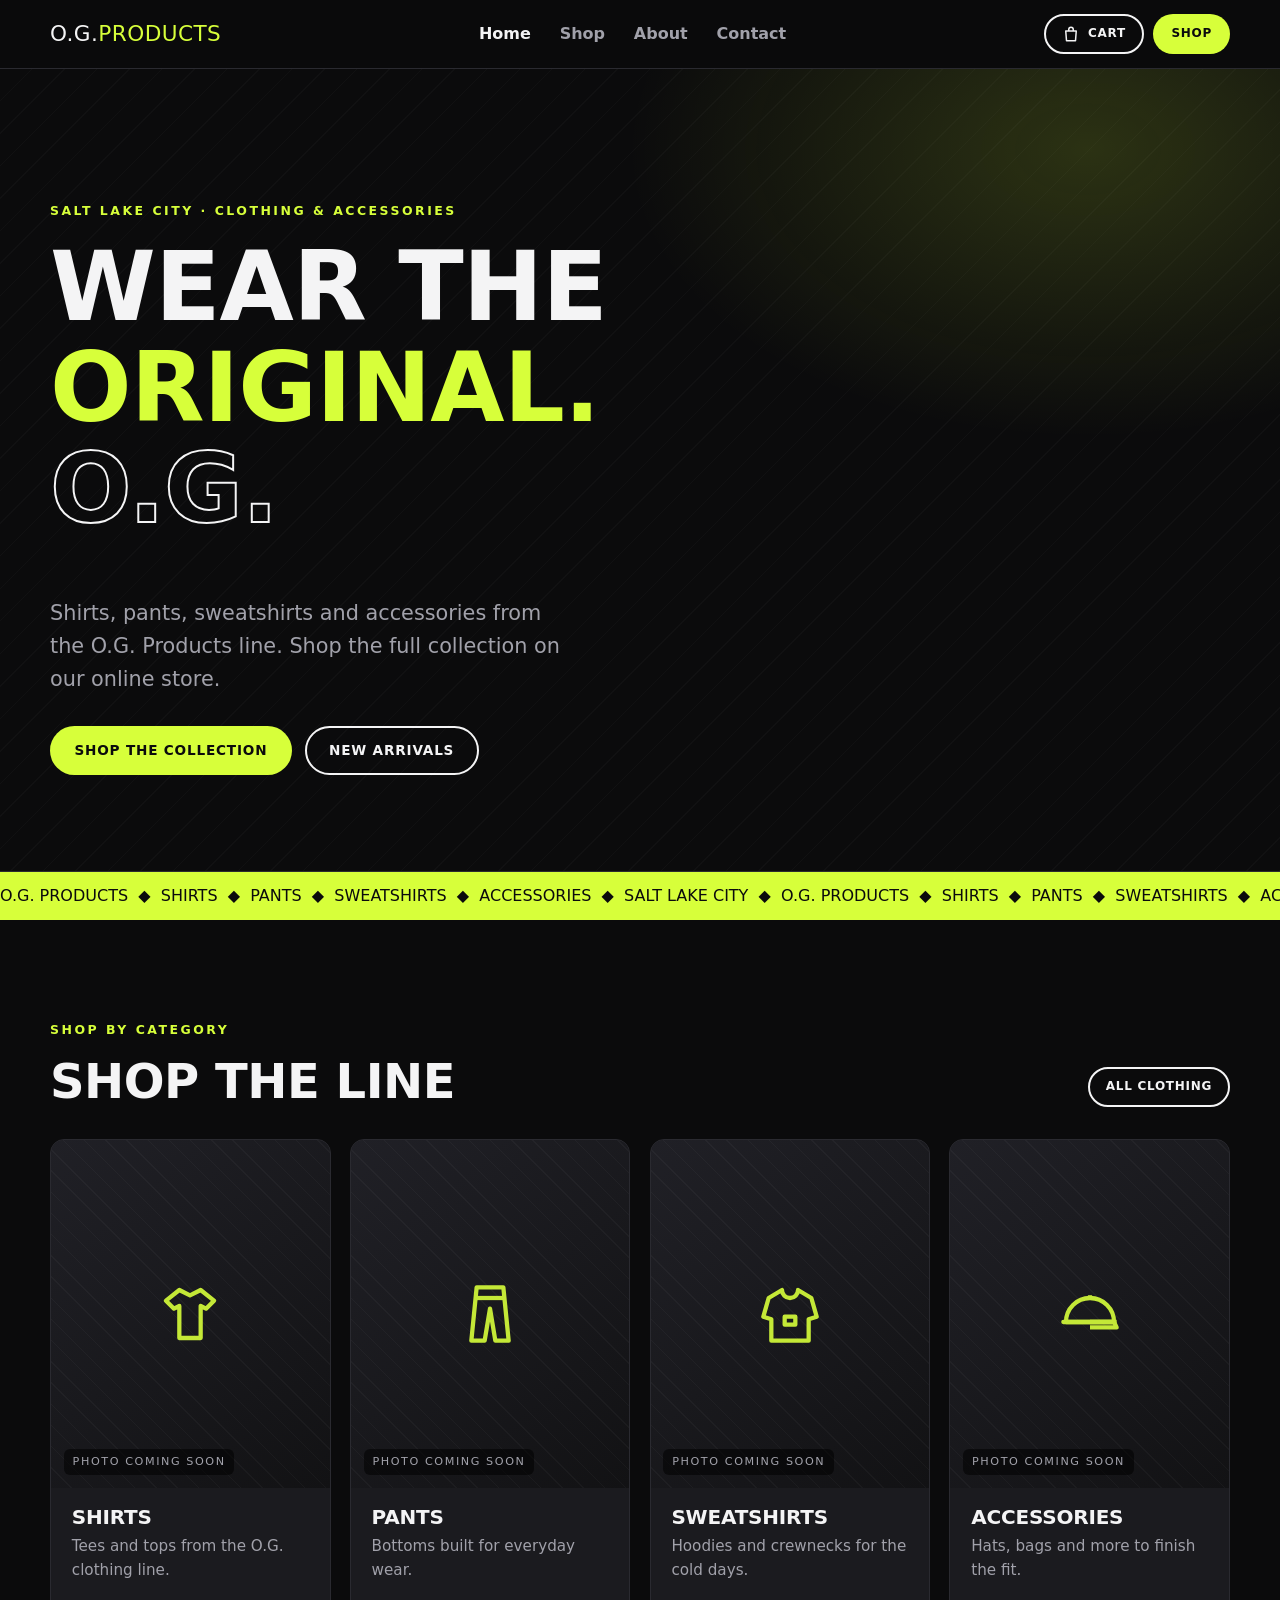
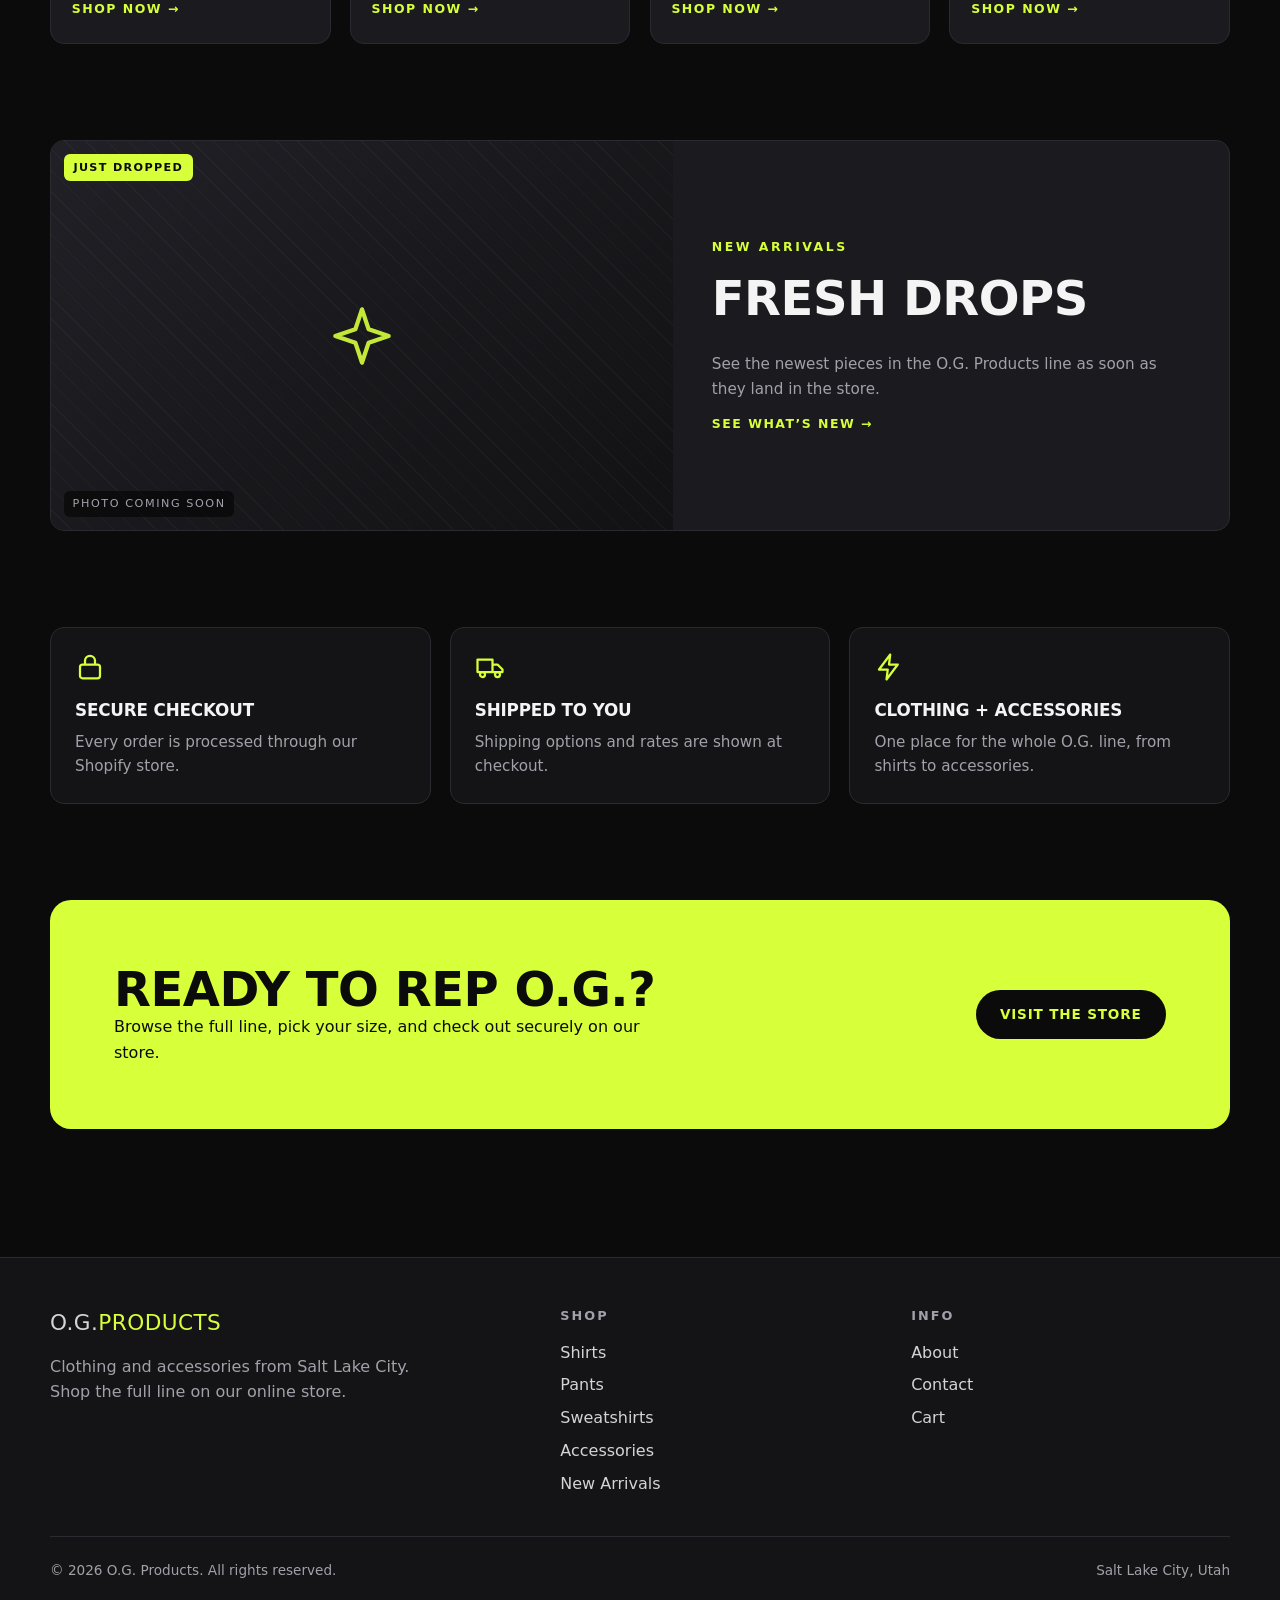
==== index.html @ 9af041bf "Add O.G. Products website" ====
<!doctype html>
<html lang="en">
<head>
<meta charset="utf-8">
<meta name="viewport" content="width=device-width, initial-scale=1">
<title>O.G. Products | Clothing & Accessories</title>
<meta name="description" content="O.G. Products: shirts, pants, sweatshirts and accessories from Salt Lake City. Shop the full line online.">
<meta name="theme-color" content="#0b0b0c">
<link rel="canonical" href="https://REPLACE-WITH-YOUR-DOMAIN.com/">
<meta property="og:title" content="O.G. Products | Clothing & Accessories">
<meta property="og:description" content="O.G. Products: shirts, pants, sweatshirts and accessories from Salt Lake City. Shop the full line online.">
<meta property="og:type" content="website">
<link rel="icon" href="favicon.svg" type="image/svg+xml">
<link rel="stylesheet" href="styles.css">
<script src="config.js" defer></script>
<script src="main.js" defer></script>
</head>
<body>
<a class="skip" href="#main">Skip to content</a>
<header class="site-header">
  <div class="wrap nav">
    <a class="logo" href="index.html" aria-label="O.G. Products home">O.G.<span>Products</span></a>
    <nav aria-label="Main"><ul class="nav-links"><li><a href="index.html" aria-current="page">Home</a></li><li><a href="shop.html">Shop</a></li><li><a href="about.html">About</a></li><li><a href="contact.html">Contact</a></li></ul></nav>
    <div class="nav-actions">
      <a class="btn btn-ghost btn-sm" href="https://11u81s-f0.myshopify.com/cart" data-shop="CART" target="_blank" rel="noopener" aria-label="Open cart on our store (opens in new tab)"><svg viewBox="0 0 24 24" fill="none" stroke="currentColor" stroke-width="2" stroke-linejoin="round" aria-hidden="true"><path d="M5 8h14l-1 13H6z"/><path d="M9 8V6a3 3 0 016 0v2"/></svg><span>Cart</span></a>
      <a class="btn btn-primary btn-sm" href="https://11u81s-f0.myshopify.com" data-shop="STORE" target="_blank" rel="noopener">Shop</a>
      <button class="menu-btn" type="button" aria-expanded="false" aria-controls="mobile-menu" aria-label="Open menu"><svg viewBox="0 0 24 24" fill="none" stroke="currentColor" stroke-width="2" aria-hidden="true"><path d="M3 6h18M3 12h18M3 18h18"/></svg></button>
    </div>
  </div>
  <div class="wrap mobile-menu" id="mobile-menu"><a href="index.html" aria-current="page">Home</a><a href="shop.html">Shop</a><a href="about.html">About</a><a href="contact.html">Contact</a></div>
</header>
<main id="main">

<section class="hero" aria-labelledby="hero-title">
  <div class="wrap">
    <span class="eyebrow">Salt Lake City &middot; Clothing &amp; Accessories</span>
    <h1 id="hero-title">Wear the<br><span class="accent">Original.</span><br><span class="outline">O.G.</span></h1>
    <p class="lead">Shirts, pants, sweatshirts and accessories from the O.G. Products line. Shop the full collection on our online store.</p>
    <div class="hero-ctas">
      <a class="btn btn-primary" href="https://11u81s-f0.myshopify.com/collections/all" data-shop="ALL" target="_blank" rel="noopener">Shop the collection</a>
      <a class="btn btn-ghost" href="https://11u81s-f0.myshopify.com/collections/all" data-shop="NEW_ARRIVALS" target="_blank" rel="noopener">New arrivals</a>
    </div>
  </div>
</section>
<div class="marquee" aria-hidden="true"><div>O.G. Products &nbsp;&#9670;&nbsp; Shirts &nbsp;&#9670;&nbsp; Pants &nbsp;&#9670;&nbsp; Sweatshirts &nbsp;&#9670;&nbsp; Accessories &nbsp;&#9670;&nbsp; Salt Lake City &nbsp;&#9670;&nbsp; O.G. Products &nbsp;&#9670;&nbsp; Shirts &nbsp;&#9670;&nbsp; Pants &nbsp;&#9670;&nbsp; Sweatshirts &nbsp;&#9670;&nbsp; Accessories &nbsp;&#9670;&nbsp; Salt Lake City &nbsp;&#9670;&nbsp; O.G. Products &nbsp;&#9670;&nbsp; Shirts &nbsp;&#9670;&nbsp; Pants &nbsp;&#9670;&nbsp; Sweatshirts &nbsp;&#9670;&nbsp; Accessories &nbsp;&#9670;&nbsp; Salt Lake City &nbsp;&#9670;&nbsp; O.G. Products &nbsp;&#9670;&nbsp; Shirts &nbsp;&#9670;&nbsp; Pants &nbsp;&#9670;&nbsp; Sweatshirts &nbsp;&#9670;&nbsp; Accessories &nbsp;&#9670;&nbsp; Salt Lake City &nbsp;&#9670;&nbsp; </div></div>

<section aria-labelledby="cat-title">
  <div class="wrap">
    <div class="section-head">
      <div><span class="eyebrow">Shop by category</span><h2 id="cat-title">Shop the Line</h2></div>
      <a class="btn btn-ghost btn-sm" href="https://11u81s-f0.myshopify.com/collections/all" data-shop="CLOTHING" target="_blank" rel="noopener">All clothing</a>
    </div>
    <div class="grid grid-4">
      <a class="card" href="https://11u81s-f0.myshopify.com/collections/all" data-shop="SHIRTS" target="_blank" rel="noopener">
  <div class="ph " role="img" aria-label="Shirts (photo coming soon)"><svg viewBox="0 0 24 24" fill="none" stroke="currentColor" stroke-width="1.6" stroke-linejoin="round" aria-hidden="true"><path d="M8 3l4 2 4-2 5 4-3 3-2-1v12H8V9l-2 1-3-3z"/></svg><span class="ph-label">Photo coming soon</span></div>
  <div class="card-body"><h3>Shirts</h3><p>Tees and tops from the O.G. clothing line.</p><span class="card-link">Shop now &rarr;</span></div>
</a><a class="card" href="https://11u81s-f0.myshopify.com/collections/all" data-shop="PANTS" target="_blank" rel="noopener">
  <div class="ph " role="img" aria-label="Pants (photo coming soon)"><svg viewBox="0 0 24 24" fill="none" stroke="currentColor" stroke-width="1.6" stroke-linejoin="round" aria-hidden="true"><path d="M7 2h10l2 20h-5l-2-12-2 12H5z"/><path d="M7 6h10"/></svg><span class="ph-label">Photo coming soon</span></div>
  <div class="card-body"><h3>Pants</h3><p>Bottoms built for everyday wear.</p><span class="card-link">Shop now &rarr;</span></div>
</a><a class="card" href="https://11u81s-f0.myshopify.com/collections/all" data-shop="SWEATSHIRTS" target="_blank" rel="noopener">
  <div class="ph " role="img" aria-label="Sweatshirts (photo coming soon)"><svg viewBox="0 0 24 24" fill="none" stroke="currentColor" stroke-width="1.6" stroke-linejoin="round" aria-hidden="true"><path d="M9 3a3 3 0 006 0l5 3 2 7-3 1v8H5v-8l-3-1 2-7z"/><path d="M10 13h4v3h-4z"/></svg><span class="ph-label">Photo coming soon</span></div>
  <div class="card-body"><h3>Sweatshirts</h3><p>Hoodies and crewnecks for the cold days.</p><span class="card-link">Shop now &rarr;</span></div>
</a><a class="card" href="https://11u81s-f0.myshopify.com/collections/all" data-shop="ACCESSORIES" target="_blank" rel="noopener">
  <div class="ph " role="img" aria-label="Accessories (photo coming soon)"><svg viewBox="0 0 24 24" fill="none" stroke="currentColor" stroke-width="1.6" stroke-linejoin="round" aria-hidden="true"><path d="M3 15a9 9 0 0118 0z"/><path d="M12 6v-1M3 15h-1 0 20"/><path d="M12 15h9l1 2H12"/></svg><span class="ph-label">Photo coming soon</span></div>
  <div class="card-body"><h3>Accessories</h3><p>Hats, bags and more to finish the fit.</p><span class="card-link">Shop now &rarr;</span></div>
</a>
    </div>
  </div>
</section>

<section aria-labelledby="new-title" style="padding-top:0">
  <div class="wrap">
    <div class="grid">
      <a class="card card-feature" href="https://11u81s-f0.myshopify.com/collections/all" data-shop="NEW_ARRIVALS" target="_blank" rel="noopener">
        <span class="tag">Just dropped</span>
        <div class="ph wide" role="img" aria-label="New arrivals (photo coming soon)"><svg viewBox="0 0 24 24" fill="none" stroke="currentColor" stroke-width="1.6" stroke-linejoin="round" aria-hidden="true"><path d="M12 2l2.5 7.5L22 12l-7.5 2.5L12 22l-2.5-7.5L2 12l7.5-2.5z"/></svg><span class="ph-label">Photo coming soon</span></div>
        <div class="card-body">
          <span class="eyebrow">New Arrivals</span>
          <h2 id="new-title">Fresh drops</h2>
          <p>See the newest pieces in the O.G. Products line as soon as they land in the store.</p>
          <span class="card-link">See what&rsquo;s new &rarr;</span>
        </div>
      </a>
    </div>
  </div>
</section>

<section aria-labelledby="why-title" style="padding-top:0">
  <div class="wrap">
    <h2 id="why-title" class="sr-only" style="position:absolute;left:-9999px">Why shop with us</h2>
    <div class="grid grid-3">
      <div class="feature"><svg viewBox="0 0 24 24" fill="none" stroke="currentColor" stroke-width="1.8" aria-hidden="true"><rect x="4" y="10" width="16" height="11" rx="2"/><path d="M8 10V7a4 4 0 018 0v3"/></svg><h3>Secure checkout</h3><p>Every order is processed through our Shopify store.</p></div>
      <div class="feature"><svg viewBox="0 0 24 24" fill="none" stroke="currentColor" stroke-width="1.8" stroke-linejoin="round" aria-hidden="true"><path d="M2 6h12v10H2zM14 10h4l4 4v2h-8z"/><circle cx="6" cy="18" r="2"/><circle cx="18" cy="18" r="2"/></svg><h3>Shipped to you</h3><p>Shipping options and rates are shown at checkout.</p></div>
      <div class="feature"><svg viewBox="0 0 24 24" fill="none" stroke="currentColor" stroke-width="1.8" stroke-linejoin="round" aria-hidden="true"><path d="M13 2L4 14h7l-1 8 9-12h-7z"/></svg><h3>Clothing + accessories</h3><p>One place for the whole O.G. line, from shirts to accessories.</p></div>
    </div>
  </div>
</section>

<section style="padding-top:0" aria-labelledby="cta-title">
  <div class="wrap">
    <div class="cta-band">
      <div><h2 id="cta-title">Ready to rep O.G.?</h2><p>Browse the full line, pick your size, and check out securely on our store.</p></div>
      <a class="btn btn-primary" href="https://11u81s-f0.myshopify.com/collections/all" data-shop="ALL" target="_blank" rel="noopener">Visit the store</a>
    </div>
  </div>
</section>

</main>
<footer class="site-footer">
  <div class="wrap">
    <div class="footer-grid">
      <div>
        <a class="logo" href="index.html">O.G.<span>Products</span></a>
        <p class="muted" style="margin-top:.8rem;max-width:36ch">Clothing and accessories from Salt Lake City. Shop the full line on our online store.</p>
        <div class="socials" aria-label="Social media"><a href="#" data-social="instagram" aria-label="Instagram"><svg viewBox="0 0 24 24" fill="none" stroke="currentColor" stroke-width="2" aria-hidden="true"><rect x="3" y="3" width="18" height="18" rx="5"/><circle cx="12" cy="12" r="4"/><circle cx="17.5" cy="6.5" r="1" fill="currentColor"/></svg></a><a href="#" data-social="tiktok" aria-label="TikTok"><svg viewBox="0 0 24 24" fill="currentColor" aria-hidden="true"><path d="M16 3c.3 2.3 1.8 3.9 4 4v3a7 7 0 01-4-1.3V15a6 6 0 11-6-6v3a3 3 0 103 3V3z"/></svg></a><a href="#" data-social="facebook" aria-label="Facebook"><svg viewBox="0 0 24 24" fill="currentColor" aria-hidden="true"><path d="M14 9V7c0-1 .5-1.5 1.5-1.5H17V2h-2.5C11.5 2 10.5 4 10.5 6.5V9H8v3.5h2.5V22H14v-9.5h2.7L17 9z"/></svg></a><a href="#" data-social="x" aria-label="X"><svg viewBox="0 0 24 24" fill="currentColor" aria-hidden="true"><path d="M17.5 3h3.2l-7 8 8.3 10h-6.5l-5-6.2L4.8 21H1.6l7.5-8.6L1.2 3h6.6l4.6 5.7zM16.4 19.2h1.8L6.6 4.7H4.7z"/></svg></a><a href="#" data-social="youtube" aria-label="YouTube"><svg viewBox="0 0 24 24" fill="currentColor" aria-hidden="true"><path d="M22 8.2a3 3 0 00-2-2C18.2 5.7 12 5.7 12 5.7s-6.2 0-8 .5a3 3 0 00-2 2A31 31 0 001.7 12 31 31 0 002 15.8a3 3 0 002 2c1.8.5 8 .5 8 .5s6.2 0 8-.5a3 3 0 002-2 31 31 0 00.3-3.8 31 31 0 00-.3-3.8zM10 15V9l5.2 3z"/></svg></a></div>
      </div>
      <div>
        <h4>Shop</h4>
        <ul>
          <li><a class="" href="https://11u81s-f0.myshopify.com/collections/all" data-shop="SHIRTS" target="_blank" rel="noopener">Shirts</a></li>
          <li><a class="" href="https://11u81s-f0.myshopify.com/collections/all" data-shop="PANTS" target="_blank" rel="noopener">Pants</a></li>
          <li><a class="" href="https://11u81s-f0.myshopify.com/collections/all" data-shop="SWEATSHIRTS" target="_blank" rel="noopener">Sweatshirts</a></li>
          <li><a class="" href="https://11u81s-f0.myshopify.com/collections/all" data-shop="ACCESSORIES" target="_blank" rel="noopener">Accessories</a></li>
          <li><a class="" href="https://11u81s-f0.myshopify.com/collections/all" data-shop="NEW_ARRIVALS" target="_blank" rel="noopener">New Arrivals</a></li>
        </ul>
      </div>
      <div>
        <h4>Info</h4>
        <ul>
          <li><a href="about.html">About</a></li>
          <li><a href="contact.html">Contact</a></li>
          <li><a class="" href="https://11u81s-f0.myshopify.com/cart" data-shop="CART" target="_blank" rel="noopener">Cart</a></li>
        </ul>
      </div>
    </div>
    <div class="footer-bottom">
      <span>&copy; <span data-year>2026</span> <span data-brand>O.G. Products</span>. All rights reserved.</span>
      <span>Salt Lake City, Utah</span>
    </div>
  </div>
</footer>
</body>
</html>
---- styles.css ----
:root{--bg:#0b0b0c;--bg2:#141416;--card:#1b1b1f;--line:#2a2a30;--text:#f4f4f5;--muted:#a1a1aa;--accent:#d7ff3a;--accent-ink:#0b0b0c;--r:14px;--max:1180px;
--font:"Inter",system-ui,-apple-system,"Segoe UI",Roboto,Arial,sans-serif;--display:"Arial Black","Helvetica Neue",Impact,system-ui,sans-serif}
*{box-sizing:border-box}html{scroll-behavior:smooth}
body{margin:0;background:var(--bg);color:var(--text);font:16px/1.6 var(--font);-webkit-font-smoothing:antialiased}
img{max-width:100%;display:block}a{color:inherit}
.skip{position:absolute;left:-999px;top:0;background:var(--accent);color:var(--accent-ink);padding:.6rem 1rem;z-index:100;font-weight:700}
.skip:focus{left:1rem;top:1rem}
:focus-visible{outline:3px solid var(--accent);outline-offset:3px;border-radius:4px}
.wrap{width:min(100% - 2.5rem,var(--max));margin-inline:auto}
h1,h2,h3{font-family:var(--display);line-height:1.05;letter-spacing:-.01em;text-transform:uppercase;margin:0 0 .6em}
h1{font-size:clamp(2.6rem,9vw,6rem)}h2{font-size:clamp(1.8rem,5vw,3rem)}h3{font-size:1.25rem}
p{margin:0 0 1em}.muted{color:var(--muted)}
.accent{color:var(--accent)}
.eyebrow{display:inline-block;font-weight:800;font-size:.78rem;letter-spacing:.2em;text-transform:uppercase;color:var(--accent);margin-bottom:1rem}
/* header */
.site-header{position:sticky;top:0;z-index:50;background:rgba(11,11,12,.88);backdrop-filter:blur(10px);border-bottom:1px solid var(--line)}
.nav{display:flex;align-items:center;justify-content:space-between;height:68px;gap:1rem}
.logo{font-family:var(--display);font-size:1.35rem;text-decoration:none;text-transform:uppercase;letter-spacing:.02em}
.logo span{color:var(--accent)}
.nav-links{display:none;list-style:none;margin:0;padding:0;gap:1.8rem}
.nav-links a{text-decoration:none;font-weight:600;color:var(--muted);transition:color .2s}
.nav-links a:hover,.nav-links a[aria-current=page]{color:var(--text)}
.nav-actions{display:flex;align-items:center;gap:.6rem}
.menu-btn{background:none;border:1px solid var(--line);color:var(--text);width:44px;height:44px;border-radius:10px;cursor:pointer;display:grid;place-items:center}
.menu-btn svg{width:22px;height:22px}
.mobile-menu{display:none;border-top:1px solid var(--line);padding:1rem 0 1.4rem}
.mobile-menu.open{display:block}
.mobile-menu a{display:block;padding:.8rem 0;text-decoration:none;font-weight:700;font-size:1.15rem;border-bottom:1px solid var(--line)}
@media(min-width:860px){.nav-links{display:flex}.menu-btn,.mobile-menu,.mobile-menu.open{display:none}}
/* buttons */
.btn{display:inline-flex;align-items:center;justify-content:center;gap:.5rem;min-height:46px;padding:.75rem 1.4rem;border-radius:999px;font-weight:800;text-decoration:none;text-transform:uppercase;letter-spacing:.06em;font-size:.85rem;border:2px solid transparent;cursor:pointer;transition:transform .15s,background .2s,color .2s}
.btn:hover{transform:translateY(-2px)}
.btn-primary{background:var(--accent);color:var(--accent-ink)}
.btn-ghost{border-color:var(--text);color:var(--text);background:transparent}
.btn-ghost:hover{background:var(--text);color:var(--bg)}
.btn-sm{min-height:40px;padding:.5rem 1rem;font-size:.75rem}
.btn svg{width:18px;height:18px}
/* hero */
.hero{position:relative;overflow:hidden;padding:clamp(4rem,12vw,8rem) 0 clamp(3rem,8vw,6rem);border-bottom:1px solid var(--line)}
.hero::before{content:"";position:absolute;inset:0;background:radial-gradient(60% 60% at 85% 10%,rgba(215,255,58,.16),transparent 60%),repeating-linear-gradient(135deg,transparent 0 22px,rgba(255,255,255,.025) 22px 23px);pointer-events:none}
.hero .wrap{position:relative}
.hero p.lead{font-size:clamp(1.05rem,2.4vw,1.3rem);color:var(--muted);max-width:40ch}
.hero-ctas{display:flex;flex-wrap:wrap;gap:.8rem;margin-top:1.8rem}
.outline{-webkit-text-stroke:2px var(--text);color:transparent}
.marquee{background:var(--accent);color:var(--accent-ink);overflow:hidden;white-space:nowrap;font-family:var(--display);text-transform:uppercase;padding:.7rem 0;font-size:1rem}
.marquee div{display:inline-block;animation:scroll 28s linear infinite}
@keyframes scroll{to{transform:translateX(-50%)}}
@media (prefers-reduced-motion:reduce){.marquee div{animation:none}.btn:hover{transform:none}html{scroll-behavior:auto}}
/* sections */
section{padding:clamp(3.5rem,8vw,6rem) 0}
.section-head{display:flex;flex-wrap:wrap;justify-content:space-between;align-items:end;gap:1rem;margin-bottom:2rem}
.section-head h2{margin:0}
.grid{display:grid;gap:1.2rem}
@media(min-width:640px){.grid-2{grid-template-columns:repeat(2,1fr)}.grid-3,.grid-4{grid-template-columns:repeat(2,1fr)}}
@media(min-width:960px){.grid-3{grid-template-columns:repeat(3,1fr)}.grid-4{grid-template-columns:repeat(4,1fr)}}
/* cards */
.card{position:relative;display:flex;flex-direction:column;background:var(--card);border:1px solid var(--line);border-radius:var(--r);overflow:hidden;text-decoration:none;transition:border-color .2s,transform .2s}
a.card:hover{border-color:var(--accent);transform:translateY(-4px)}
.card-body{padding:1.2rem 1.3rem 1.4rem}
.card-body h3{margin-bottom:.35rem}
.card-body p{color:var(--muted);margin:0 0 .8rem;font-size:.95rem}
.card-link{font-weight:800;text-transform:uppercase;font-size:.78rem;letter-spacing:.12em;color:var(--accent)}
.card-feature{grid-column:1/-1}
@media(min-width:960px){.card-feature{flex-direction:row}.card-feature .ph{flex:1.3;aspect-ratio:auto;min-height:320px}.card-feature .card-body{flex:1;display:flex;flex-direction:column;justify-content:center;padding:2.4rem}}
/* image placeholders */
.ph{position:relative;aspect-ratio:4/5;display:grid;place-items:center;background:linear-gradient(140deg,#202026,#121214);overflow:hidden}
.ph.wide{aspect-ratio:16/10}
.ph::before{content:"";position:absolute;inset:0;background:repeating-linear-gradient(45deg,transparent 0 14px,rgba(255,255,255,.03) 14px 15px)}
.ph svg{width:64px;height:64px;color:var(--accent);opacity:.9;position:relative}
.ph .ph-label{position:absolute;bottom:.8rem;left:.8rem;font-size:.7rem;letter-spacing:.14em;text-transform:uppercase;color:var(--muted);background:rgba(0,0,0,.55);padding:.25rem .55rem;border-radius:6px}
.tag{position:absolute;top:.8rem;left:.8rem;z-index:1;background:var(--accent);color:var(--accent-ink);font-weight:800;font-size:.7rem;letter-spacing:.12em;text-transform:uppercase;padding:.3rem .6rem;border-radius:6px}
/* cta band */
.cta-band{background:var(--accent);color:var(--accent-ink);border-radius:calc(var(--r)*1.5);padding:clamp(2rem,6vw,4rem);display:grid;gap:1.4rem}
.cta-band h2{margin:0}.cta-band p{margin:0;max-width:52ch;font-weight:500}
.cta-band .btn-primary{background:var(--accent-ink);color:var(--accent)}
@media(min-width:860px){.cta-band{grid-template-columns:1.6fr auto;align-items:center}}
/* features */
.feature{padding:1.5rem;border:1px solid var(--line);border-radius:var(--r);background:var(--bg2)}
.feature svg{width:30px;height:30px;color:var(--accent);margin-bottom:.8rem}
.feature h3{font-size:1.05rem}.feature p{color:var(--muted);margin:0;font-size:.95rem}
/* page hero */
.page-hero{padding:clamp(3rem,9vw,5.5rem) 0 clamp(2rem,5vw,3rem);border-bottom:1px solid var(--line);background:radial-gradient(50% 80% at 90% 0,rgba(215,255,58,.12),transparent 60%)}
.page-hero p{color:var(--muted);max-width:56ch;font-size:1.1rem;margin:0}
.prose{max-width:68ch}.prose p{color:#d4d4d8;font-size:1.06rem}
/* form */
.form{display:grid;gap:1rem;background:var(--bg2);border:1px solid var(--line);border-radius:var(--r);padding:clamp(1.3rem,4vw,2rem)}
.field{display:grid;gap:.35rem}
label{font-weight:700;font-size:.9rem}
input,select,textarea{width:100%;font:inherit;color:var(--text);background:var(--bg);border:1px solid var(--line);border-radius:10px;padding:.8rem .9rem;min-height:46px}
textarea{min-height:140px;resize:vertical}
input:focus,select:focus,textarea:focus{border-color:var(--accent);outline:none;box-shadow:0 0 0 3px rgba(215,255,58,.25)}
.hp{position:absolute;left:-9999px}
.form-status{min-height:1.4em;font-weight:600;margin:0}
.form-status.ok{color:var(--accent)}.form-status.err{color:#ff7a7a}
.notice{border:1px dashed var(--accent);color:var(--muted);padding:.8rem 1rem;border-radius:10px;font-size:.9rem}
.contact-list{list-style:none;padding:0;margin:0;display:grid;gap:1rem}
.contact-list li{padding:1.1rem 1.2rem;border:1px solid var(--line);border-radius:var(--r);background:var(--bg2)}
.contact-list strong{display:block;font-size:.75rem;letter-spacing:.14em;text-transform:uppercase;color:var(--accent);margin-bottom:.2rem}
/* footer */
.site-footer{border-top:1px solid var(--line);padding:3rem 0 2rem;background:var(--bg2);margin-top:2rem}
.footer-grid{display:grid;gap:2rem}
@media(min-width:760px){.footer-grid{grid-template-columns:1.5fr 1fr 1fr}}
.footer-grid h4{font-size:.8rem;letter-spacing:.16em;text-transform:uppercase;color:var(--muted);margin:0 0 .8rem}
.footer-grid ul{list-style:none;margin:0;padding:0;display:grid;gap:.45rem}
.footer-grid a{text-decoration:none;color:#d4d4d8}.footer-grid a:hover{color:var(--accent)}
.socials{display:flex;gap:.6rem;flex-wrap:wrap;margin-top:1rem}
.socials a{width:42px;height:42px;border:1px solid var(--line);border-radius:50%;display:grid;place-items:center;color:var(--text)}
.socials a:hover{border-color:var(--accent);color:var(--accent)}
.socials svg{width:18px;height:18px}
.socials[hidden]{display:none}
.footer-bottom{margin-top:2.5rem;padding-top:1.4rem;border-top:1px solid var(--line);display:flex;flex-wrap:wrap;justify-content:space-between;gap:.6rem;color:var(--muted);font-size:.85rem}
.center{text-align:center}
.notfound{min-height:60vh;display:grid;place-items:center;text-align:center}
.notfound h1{font-size:clamp(5rem,22vw,12rem);margin:0}
.buy-button-section{border:1px dashed var(--line);border-radius:var(--r);padding:1.5rem}
@media(max-width:639px){.grid-4{grid-template-columns:repeat(2,1fr);gap:.8rem}.grid-4 .card-body{padding:.9rem}.grid-4 .card-body p{display:none}.grid-4 .ph svg{width:44px;height:44px}}
.grid-2 .ph{aspect-ratio:16/10}
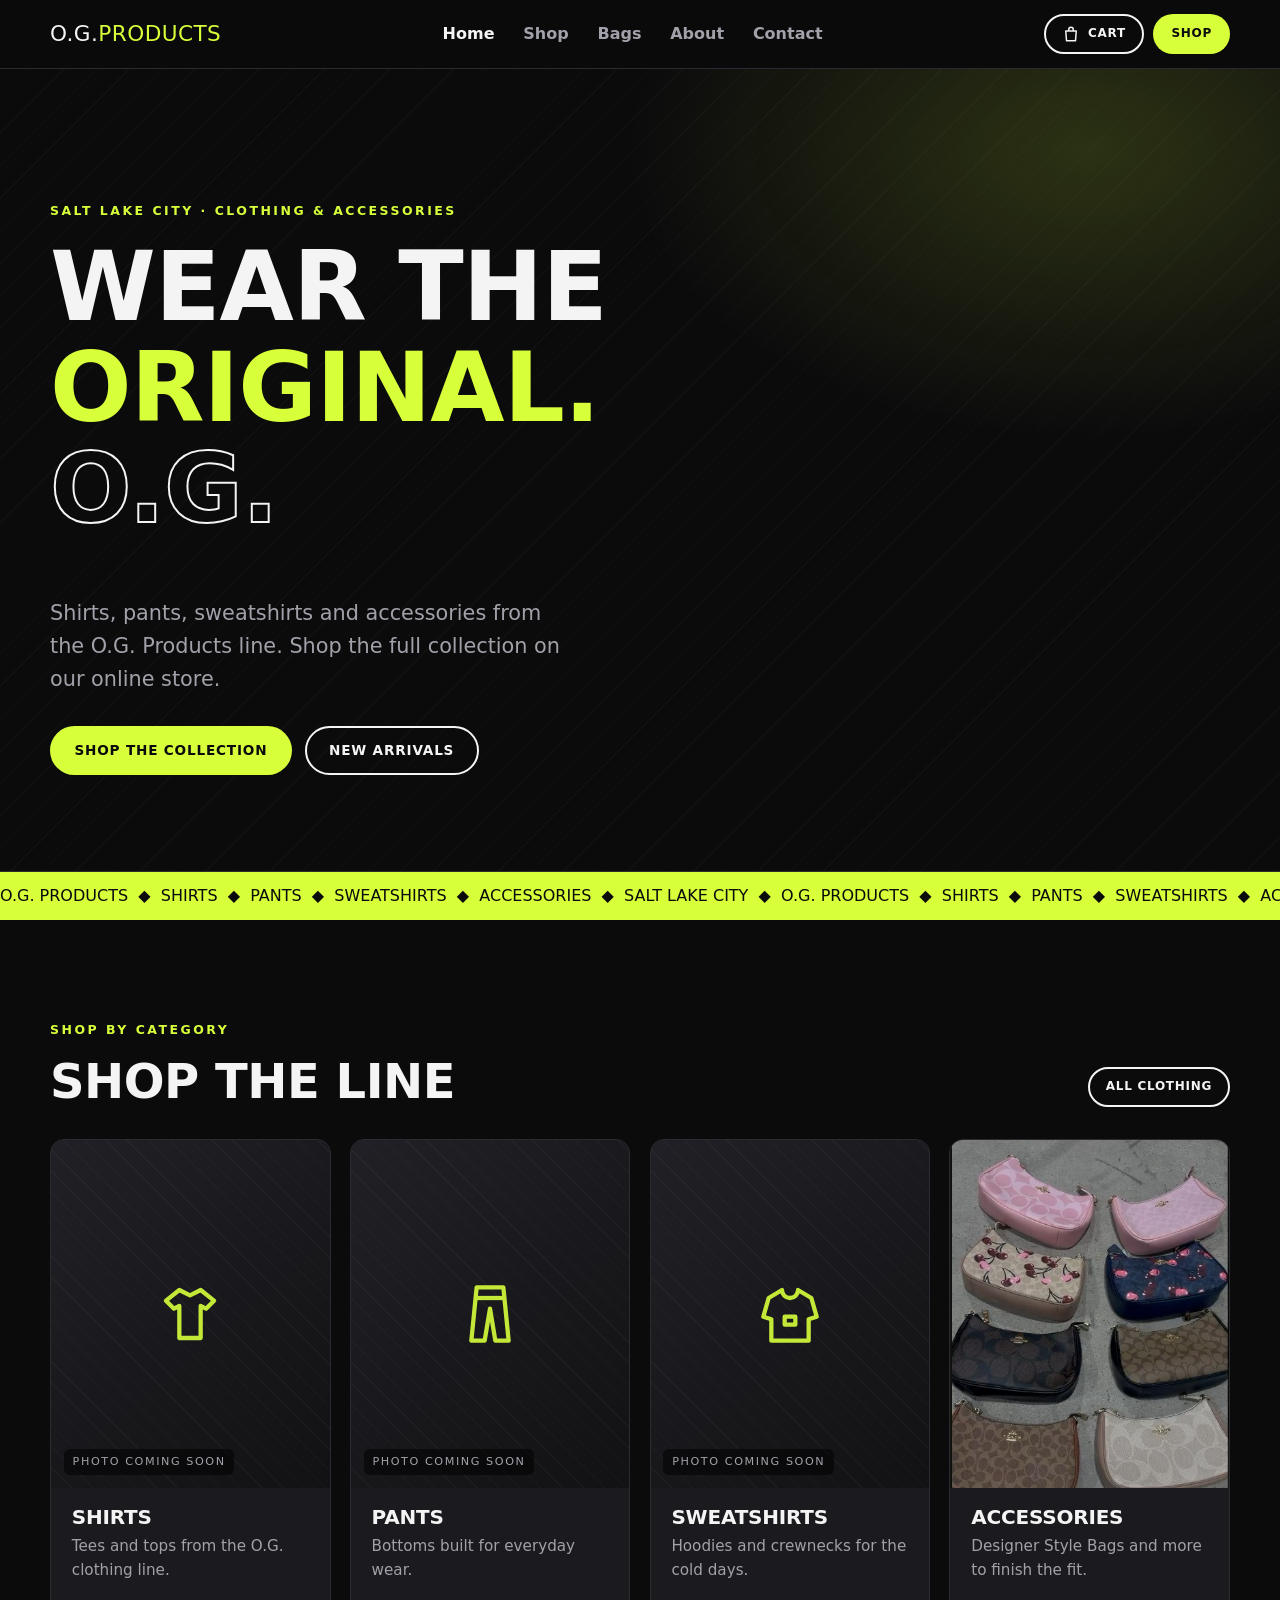
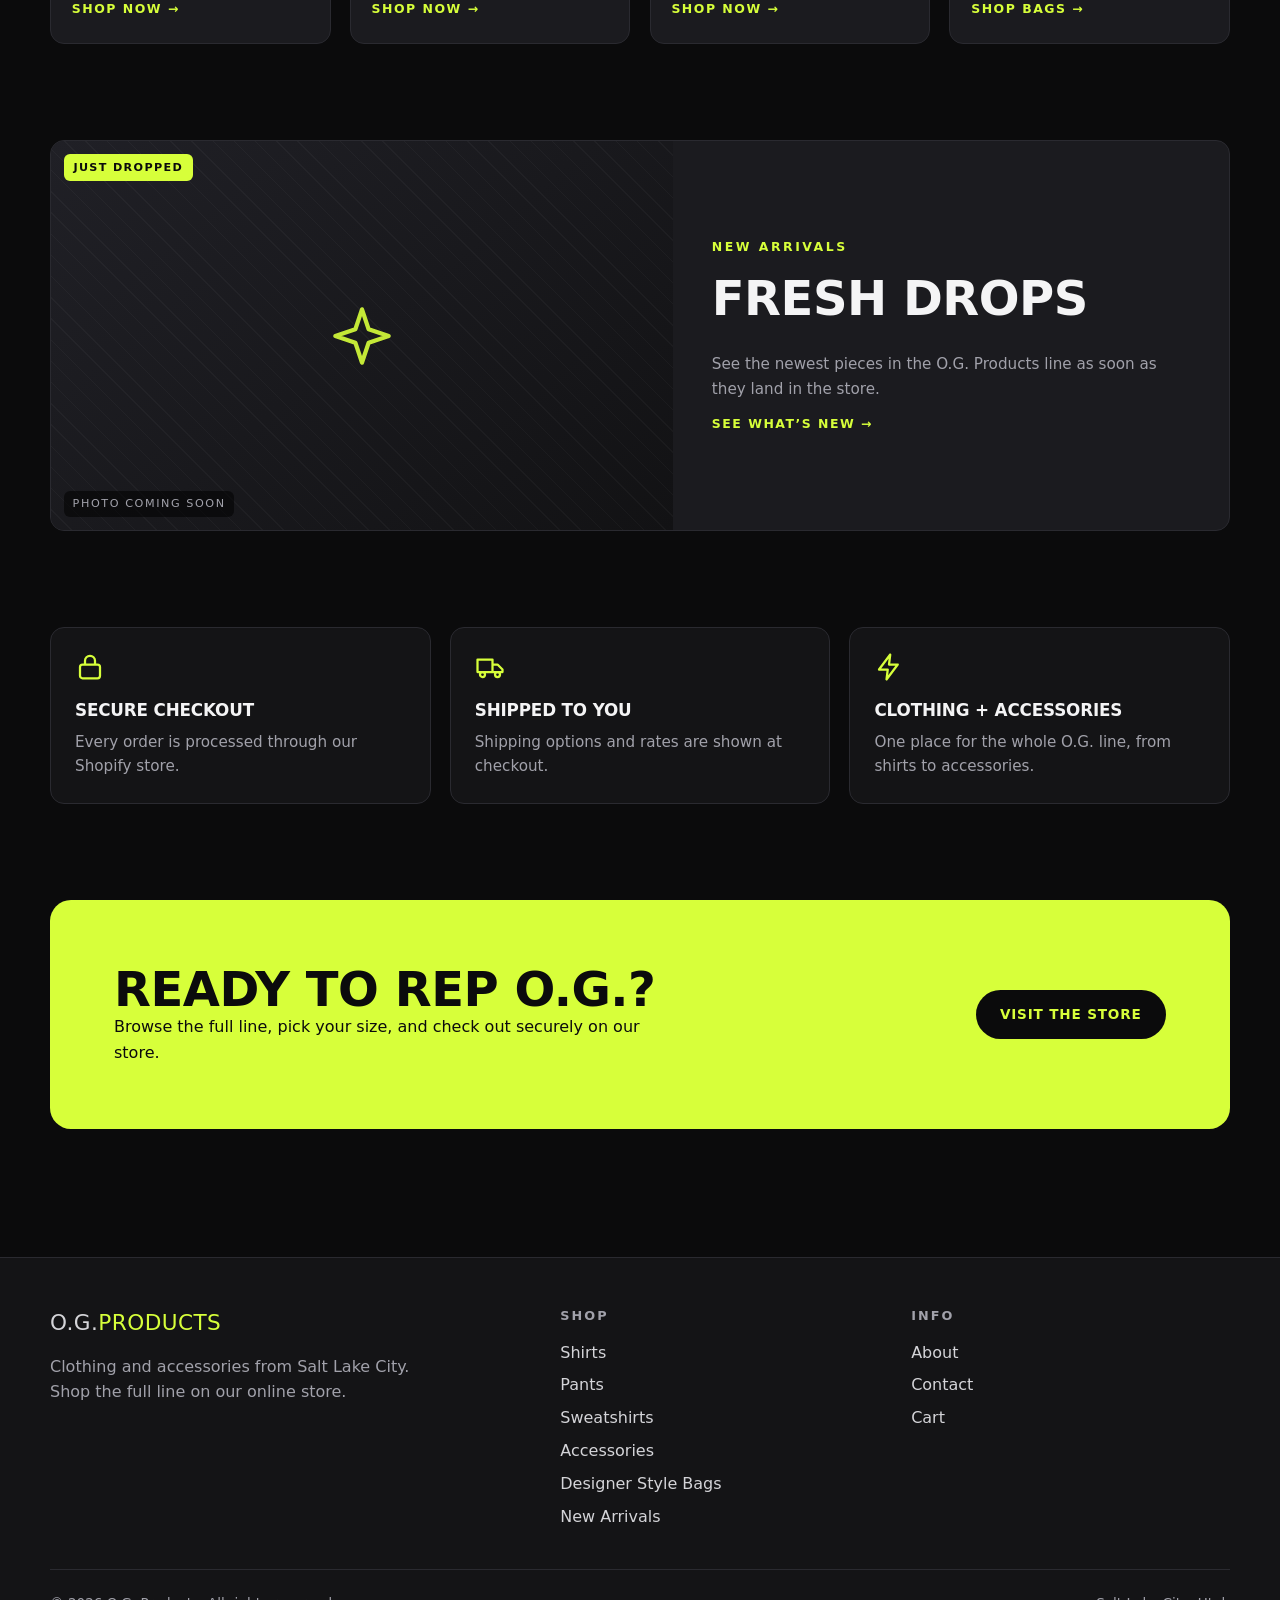
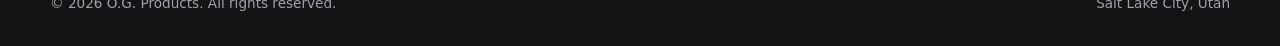
==== commit 8702a09a: "Add Bags page, update prices" ====
--- a/index.html
+++ b/index.html
@@ -20,14 +20,14 @@
 <header class="site-header">
   <div class="wrap nav">
     <a class="logo" href="index.html" aria-label="O.G. Products home">O.G.<span>Products</span></a>
-    <nav aria-label="Main"><ul class="nav-links"><li><a href="index.html" aria-current="page">Home</a></li><li><a href="shop.html">Shop</a></li><li><a href="about.html">About</a></li><li><a href="contact.html">Contact</a></li></ul></nav>
+    <nav aria-label="Main"><ul class="nav-links"><li><a href="index.html" aria-current="page">Home</a></li><li><a href="shop.html">Shop</a></li><li><a href="bags.html">Bags</a></li><li><a href="about.html">About</a></li><li><a href="contact.html">Contact</a></li></ul></nav>
     <div class="nav-actions">
       <a class="btn btn-ghost btn-sm" href="https://11u81s-f0.myshopify.com/cart" data-shop="CART" target="_blank" rel="noopener" aria-label="Open cart on our store (opens in new tab)"><svg viewBox="0 0 24 24" fill="none" stroke="currentColor" stroke-width="2" stroke-linejoin="round" aria-hidden="true"><path d="M5 8h14l-1 13H6z"/><path d="M9 8V6a3 3 0 016 0v2"/></svg><span>Cart</span></a>
       <a class="btn btn-primary btn-sm" href="https://11u81s-f0.myshopify.com" data-shop="STORE" target="_blank" rel="noopener">Shop</a>
       <button class="menu-btn" type="button" aria-expanded="false" aria-controls="mobile-menu" aria-label="Open menu"><svg viewBox="0 0 24 24" fill="none" stroke="currentColor" stroke-width="2" aria-hidden="true"><path d="M3 6h18M3 12h18M3 18h18"/></svg></button>
     </div>
   </div>
-  <div class="wrap mobile-menu" id="mobile-menu"><a href="index.html" aria-current="page">Home</a><a href="shop.html">Shop</a><a href="about.html">About</a><a href="contact.html">Contact</a></div>
+  <div class="wrap mobile-menu" id="mobile-menu"><a href="index.html" aria-current="page">Home</a><a href="shop.html">Shop</a><a href="bags.html">Bags</a><a href="about.html">About</a><a href="contact.html">Contact</a></div>
 </header>
 <main id="main">
 
@@ -60,9 +60,9 @@
 </a><a class="card" href="https://11u81s-f0.myshopify.com/collections/all" data-shop="SWEATSHIRTS" target="_blank" rel="noopener">
   <div class="ph " role="img" aria-label="Sweatshirts (photo coming soon)"><svg viewBox="0 0 24 24" fill="none" stroke="currentColor" stroke-width="1.6" stroke-linejoin="round" aria-hidden="true"><path d="M9 3a3 3 0 006 0l5 3 2 7-3 1v8H5v-8l-3-1 2-7z"/><path d="M10 13h4v3h-4z"/></svg><span class="ph-label">Photo coming soon</span></div>
   <div class="card-body"><h3>Sweatshirts</h3><p>Hoodies and crewnecks for the cold days.</p><span class="card-link">Shop now &rarr;</span></div>
-</a><a class="card" href="https://11u81s-f0.myshopify.com/collections/all" data-shop="ACCESSORIES" target="_blank" rel="noopener">
-  <div class="ph " role="img" aria-label="Accessories (photo coming soon)"><svg viewBox="0 0 24 24" fill="none" stroke="currentColor" stroke-width="1.6" stroke-linejoin="round" aria-hidden="true"><path d="M3 15a9 9 0 0118 0z"/><path d="M12 6v-1M3 15h-1 0 20"/><path d="M12 15h9l1 2H12"/></svg><span class="ph-label">Photo coming soon</span></div>
-  <div class="card-body"><h3>Accessories</h3><p>Hats, bags and more to finish the fit.</p><span class="card-link">Shop now &rarr;</span></div>
+</a><a class="card" href="bags.html">
+  <div class="ph photo" role="img" aria-label="Designer style bags"><img src="bags.jpg" alt="" loading="lazy"></div>
+  <div class="card-body"><h3>Accessories</h3><p>Designer Style Bags and more to finish the fit.</p><span class="card-link">Shop bags &rarr;</span></div>
 </a>
     </div>
   </div>
@@ -121,6 +121,7 @@
           <li><a class="" href="https://11u81s-f0.myshopify.com/collections/all" data-shop="PANTS" target="_blank" rel="noopener">Pants</a></li>
           <li><a class="" href="https://11u81s-f0.myshopify.com/collections/all" data-shop="SWEATSHIRTS" target="_blank" rel="noopener">Sweatshirts</a></li>
           <li><a class="" href="https://11u81s-f0.myshopify.com/collections/all" data-shop="ACCESSORIES" target="_blank" rel="noopener">Accessories</a></li>
+          <li><a href="bags.html">Designer Style Bags</a></li>
           <li><a class="" href="https://11u81s-f0.myshopify.com/collections/all" data-shop="NEW_ARRIVALS" target="_blank" rel="noopener">New Arrivals</a></li>
         </ul>
       </div>
--- a/styles.css
+++ b/styles.css
@@ -115,3 +115,15 @@
 .buy-button-section{border:1px dashed var(--line);border-radius:var(--r);padding:1.5rem}
 @media(max-width:639px){.grid-4{grid-template-columns:repeat(2,1fr);gap:.8rem}.grid-4 .card-body{padding:.9rem}.grid-4 .card-body p{display:none}.grid-4 .ph svg{width:44px;height:44px}}
 .grid-2 .ph{aspect-ratio:16/10}
+/* bags */
+.bag-img{aspect-ratio:600/380;background:#16161a;overflow:hidden}
+.bag-img img{width:100%;height:100%;object-fit:cover;transition:transform .3s}
+a.bag-card:hover .bag-img img{transform:scale(1.04)}
+.bag-type{display:block;font-size:.7rem;font-weight:800;letter-spacing:.16em;text-transform:uppercase;color:var(--muted);margin-bottom:.35rem}
+.bag-card h3{font-size:1.02rem}
+.bag-row{display:flex;justify-content:space-between;align-items:center;gap:.6rem;margin-top:auto}
+.bag-card .card-body{display:flex;flex-direction:column;flex:1}
+.price{font-family:var(--display);font-size:1.35rem;color:var(--accent)}
+.ph.photo{background:#16161a}.ph.photo img{position:absolute;inset:0;width:100%;height:100%;object-fit:cover}
+.bags-note{color:var(--muted);font-size:.9rem;margin-top:1.6rem}
+@media(max-width:639px){.bag-card .card-body{padding:.9rem}.bag-card h3{font-size:.9rem}.price{font-size:1.1rem}}
